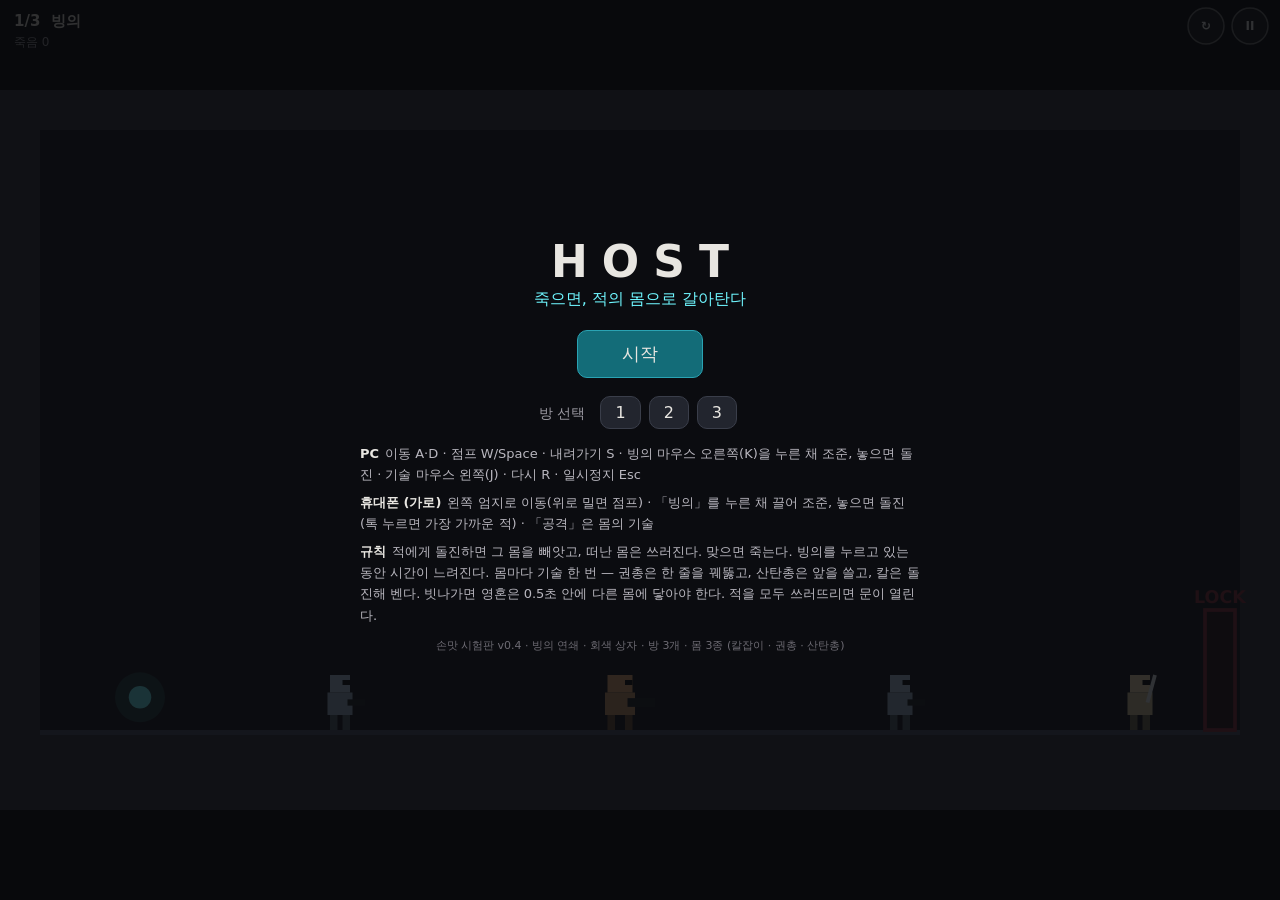
==== index.html @ 7b98033a "v0.4 possession chain Co-Authored-By: Claude Opus 5.5 <noreply@anthropic.com>" ====
<!doctype html>
<html lang="ko">
  <head>
    <meta charset="utf-8" />
    <meta name="viewport" content="width=device-width, initial-scale=1, maximum-scale=1, user-scalable=no, viewport-fit=cover" />
    <meta name="robots" content="noindex, nofollow" />
    <meta name="theme-color" content="#0b0c10" />
    <meta name="mobile-web-app-capable" content="yes" />
    <meta name="apple-mobile-web-app-capable" content="yes" />
    <meta name="apple-mobile-web-app-status-bar-style" content="black" />
    <title>HOST 손맛 시험판</title>
    <link rel="icon" href="data:image/svg+xml,%3Csvg xmlns='http://www.w3.org/2000/svg' viewBox='0 0 32 32'%3E%3Crect width='32' height='32' rx='6' fill='%230b0c10'/%3E%3Ccircle cx='16' cy='16' r='7' fill='%236ff7ff'/%3E%3C/svg%3E" />
    <style>
      :root {
        --sal: env(safe-area-inset-left, 0px);
        --sar: env(safe-area-inset-right, 0px);
      }
      html, body {
        margin: 0;
        height: 100%;
        background: #0b0c10;
        color: #e8e6e1;
        overflow: hidden;
        overscroll-behavior: none;
        font-family: "Apple SD Gothic Neo", "Malgun Gothic", "Noto Sans KR", system-ui, sans-serif;
        -webkit-user-select: none;
        user-select: none;
        -webkit-touch-callout: none;
        -webkit-tap-highlight-color: transparent;
        touch-action: none;
      }
      canvas { position: fixed; inset: 0; display: block; touch-action: none; }
      .overlay {
        position: fixed; inset: 0; z-index: 10;
        display: none; align-items: center; justify-content: center;
        background: rgba(8, 9, 12, 0.82);
        padding: env(safe-area-inset-top) env(safe-area-inset-right) env(safe-area-inset-bottom) env(safe-area-inset-left);
        touch-action: manipulation;
      }
      .overlay.show { display: flex; }
      .panel { max-width: min(560px, 92vw); max-height: 94vh; overflow: auto; text-align: center; padding: 12px 20px; }
      h1 { font-size: 44px; letter-spacing: 0.32em; margin: 0 0 2px; padding-left: 0.32em; font-weight: 800; }
      h2 { margin: 0 0 12px; font-size: 24px; }
      .tag { margin: 0 0 16px; color: #6ff7ff; font-size: 16px; }
      button {
        font: inherit; color: #e8e6e1; background: #22252e; border: 1px solid #3a3e4a;
        border-radius: 10px; padding: 9px 18px; margin: 4px; cursor: pointer; touch-action: manipulation;
      }
      button:hover { border-color: #6ff7ff; }
      button.primary { background: #136c78; border-color: #2aa3b3; font-size: 18px; padding: 11px 44px; }
      .rooms { margin: 10px 0 4px; }
      .rooms span { color: #9a98a0; margin-right: 6px; font-size: 14px; }
      .rooms button { padding: 6px 14px; }
      .help { font-size: 13px; color: #b9b7bf; line-height: 1.65; margin-top: 10px; text-align: left; display: grid; gap: 6px; }
      .help b { color: #e8e6e1; margin-right: 6px; }
      .ver { font-size: 11px; color: #6d6b73; margin-top: 12px; }
      .q { text-align: left; line-height: 1.8; }
      .small { font-size: 13px; color: #9a98a0; }
      #rotate { z-index: 20; }
      #pause button { display: block; width: 220px; margin: 8px auto; }
    </style>
    <script type="module" crossorigin src="./assets/index-BewYy9P_.js"></script>
  </head>
  <body>
    <canvas id="game"></canvas>

    <div id="title" class="overlay show">
      <div class="panel">
        <h1>HOST</h1>
        <p class="tag">죽으면, 적의 몸으로 갈아탄다</p>
        <button id="btn-start" class="primary">시작</button>
        <div class="rooms">
          <span>방 선택</span>
          <button data-room="0">1</button><button data-room="1">2</button><button data-room="2">3</button>
        </div>
        <div class="help">
          <div><b>PC</b>이동 A·D · 점프 W/Space · 내려가기 S · 빙의 마우스 오른쪽(K)을 누른 채 조준, 놓으면 돌진 · 기술 마우스 왼쪽(J) · 다시 R · 일시정지 Esc</div>
          <div><b>휴대폰 (가로)</b>왼쪽 엄지로 이동(위로 밀면 점프) · 「빙의」를 누른 채 끌어 조준, 놓으면 돌진(톡 누르면 가장 가까운 적) · 「공격」은 몸의 기술</div>
          <div><b>규칙</b>적에게 돌진하면 그 몸을 빼앗고, 떠난 몸은 쓰러진다. 맞으면 죽는다. 빙의를 누르고 있는 동안 시간이 느려진다. 몸마다 기술 한 번 — 권총은 한 줄을 꿰뚫고, 산탄총은 앞을 쓸고, 칼은 돌진해 벤다. 빗나가면 영혼은 0.5초 안에 다른 몸에 닿아야 한다. 적을 모두 쓰러뜨리면 문이 열린다.</div>
        </div>
        <p class="ver">손맛 시험판 v0.4 · 빙의 연쇄 · 회색 상자 · 방 3개 · 몸 3종 (칼잡이 · 권총 · 산탄총)</p>
      </div>
    </div>

    <div id="pause" class="overlay">
      <div class="panel">
        <h2>일시정지</h2>
        <button id="btn-resume" class="primary">계속</button>
        <button id="btn-restart-room">이 방 다시</button>
        <button id="btn-title">처음 화면</button>
      </div>
    </div>

    <div id="end" class="overlay">
      <div class="panel">
        <h2>시험판 끝</h2>
        <p id="end-stats"></p>
        <ol class="q">
          <li>카타나 제로 같은 손맛인가요?</li>
          <li>몸을 갈아타는 게 재밌나요?</li>
        </ol>
        <p class="small">두 질문의 답과 느낀 점을 총괄 세션에 알려 주세요.</p>
        <button id="btn-again" class="primary">다시 하기</button>
      </div>
    </div>

    <div id="rotate" class="overlay">
      <div class="panel">
        <h2>가로로 돌려 주세요</h2>
        <p class="small">이 시험판은 가로 화면에서 플레이합니다.</p>
      </div>
    </div>

  </body>
</html>
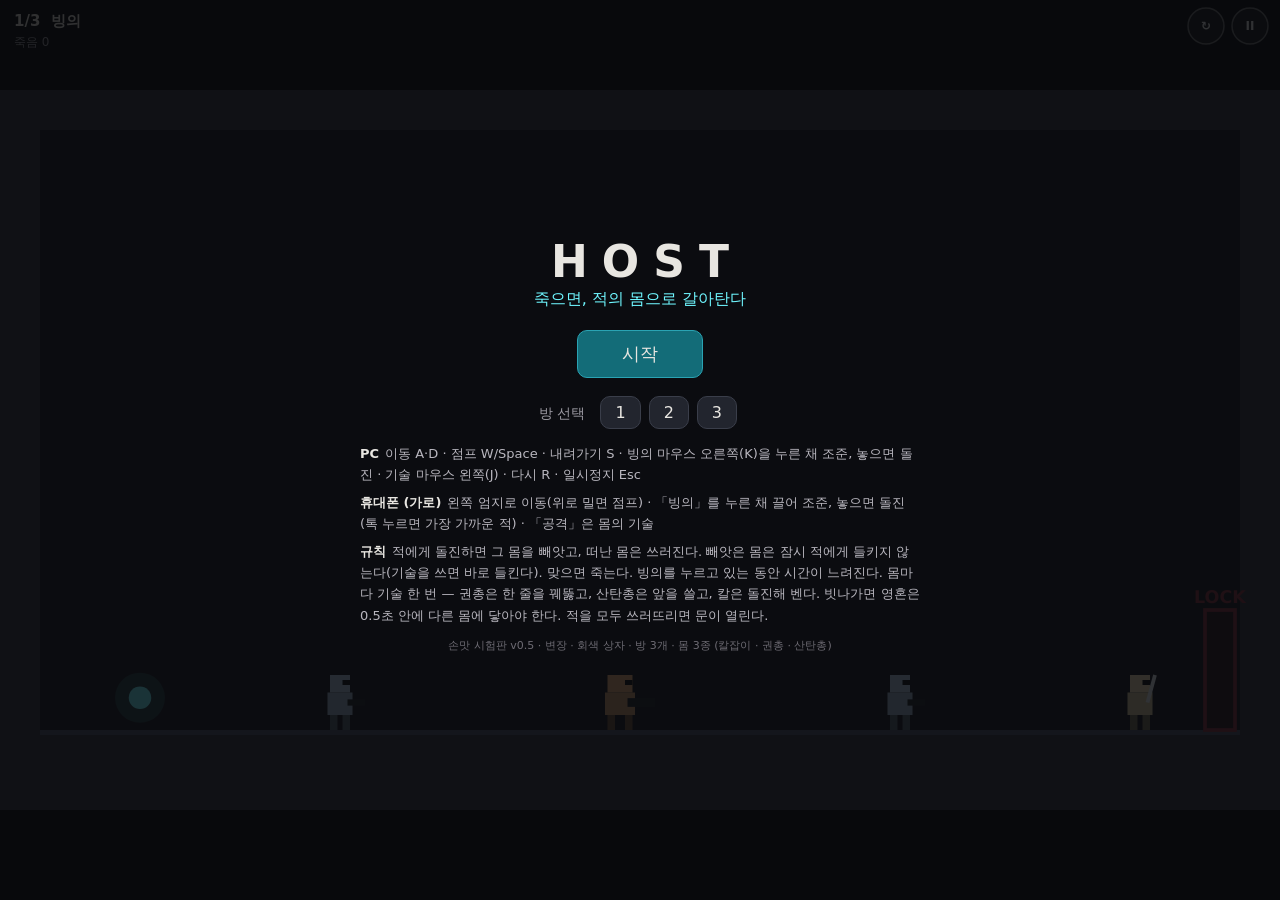
==== commit 8f4677b6: "v0.5 disguise + slower tempo Co-Authored-By: Claude Opus 5.5 <noreply@anthropic.com>" ====
--- a/index.html
+++ b/index.html
@@ -59,7 +59,7 @@
       #rotate { z-index: 20; }
       #pause button { display: block; width: 220px; margin: 8px auto; }
     </style>
-    <script type="module" crossorigin src="./assets/index-BewYy9P_.js"></script>
+    <script type="module" crossorigin src="./assets/index-BOQ7YWI9.js"></script>
   </head>
   <body>
     <canvas id="game"></canvas>
@@ -76,9 +76,9 @@
         <div class="help">
           <div><b>PC</b>이동 A·D · 점프 W/Space · 내려가기 S · 빙의 마우스 오른쪽(K)을 누른 채 조준, 놓으면 돌진 · 기술 마우스 왼쪽(J) · 다시 R · 일시정지 Esc</div>
           <div><b>휴대폰 (가로)</b>왼쪽 엄지로 이동(위로 밀면 점프) · 「빙의」를 누른 채 끌어 조준, 놓으면 돌진(톡 누르면 가장 가까운 적) · 「공격」은 몸의 기술</div>
-          <div><b>규칙</b>적에게 돌진하면 그 몸을 빼앗고, 떠난 몸은 쓰러진다. 맞으면 죽는다. 빙의를 누르고 있는 동안 시간이 느려진다. 몸마다 기술 한 번 — 권총은 한 줄을 꿰뚫고, 산탄총은 앞을 쓸고, 칼은 돌진해 벤다. 빗나가면 영혼은 0.5초 안에 다른 몸에 닿아야 한다. 적을 모두 쓰러뜨리면 문이 열린다.</div>
+          <div><b>규칙</b>적에게 돌진하면 그 몸을 빼앗고, 떠난 몸은 쓰러진다. 빼앗은 몸은 잠시 적에게 들키지 않는다(기술을 쓰면 바로 들킨다). 맞으면 죽는다. 빙의를 누르고 있는 동안 시간이 느려진다. 몸마다 기술 한 번 — 권총은 한 줄을 꿰뚫고, 산탄총은 앞을 쓸고, 칼은 돌진해 벤다. 빗나가면 영혼은 0.5초 안에 다른 몸에 닿아야 한다. 적을 모두 쓰러뜨리면 문이 열린다.</div>
         </div>
-        <p class="ver">손맛 시험판 v0.4 · 빙의 연쇄 · 회색 상자 · 방 3개 · 몸 3종 (칼잡이 · 권총 · 산탄총)</p>
+        <p class="ver">손맛 시험판 v0.5 · 변장 · 회색 상자 · 방 3개 · 몸 3종 (칼잡이 · 권총 · 산탄총)</p>
       </div>
     </div>
 
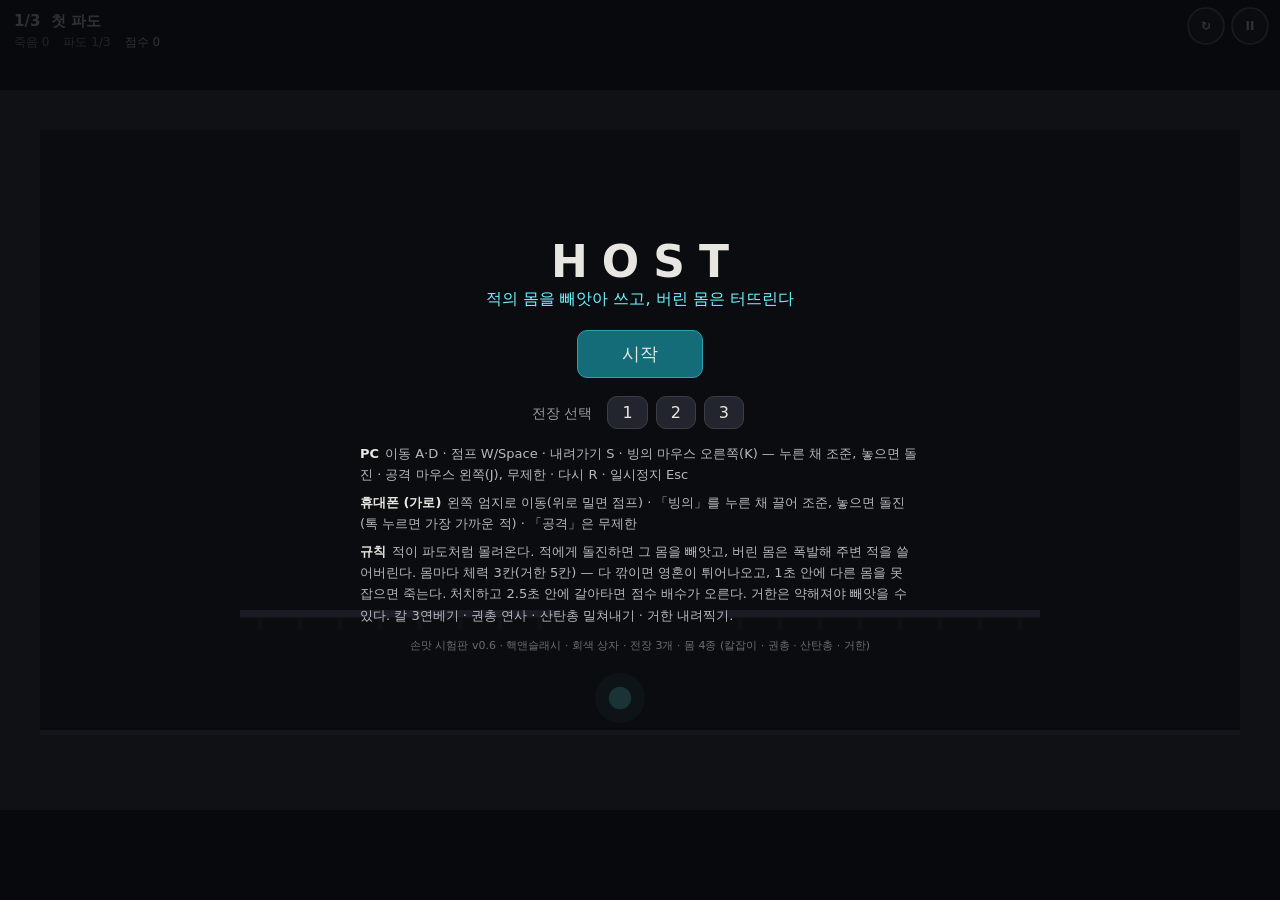
==== commit ea10f9d3: "v0.6 hack-and-slash Co-Authored-By: Claude Opus 5.5 <noreply@anthropic.com>" ====
--- a/index.html
+++ b/index.html
@@ -59,7 +59,7 @@
       #rotate { z-index: 20; }
       #pause button { display: block; width: 220px; margin: 8px auto; }
     </style>
-    <script type="module" crossorigin src="./assets/index-BOQ7YWI9.js"></script>
+    <script type="module" crossorigin src="./assets/index-E7-0nCgd.js"></script>
   </head>
   <body>
     <canvas id="game"></canvas>
@@ -67,18 +67,18 @@
     <div id="title" class="overlay show">
       <div class="panel">
         <h1>HOST</h1>
-        <p class="tag">죽으면, 적의 몸으로 갈아탄다</p>
+        <p class="tag">적의 몸을 빼앗아 쓰고, 버린 몸은 터뜨린다</p>
         <button id="btn-start" class="primary">시작</button>
         <div class="rooms">
-          <span>방 선택</span>
+          <span>전장 선택</span>
           <button data-room="0">1</button><button data-room="1">2</button><button data-room="2">3</button>
         </div>
         <div class="help">
-          <div><b>PC</b>이동 A·D · 점프 W/Space · 내려가기 S · 빙의 마우스 오른쪽(K)을 누른 채 조준, 놓으면 돌진 · 기술 마우스 왼쪽(J) · 다시 R · 일시정지 Esc</div>
-          <div><b>휴대폰 (가로)</b>왼쪽 엄지로 이동(위로 밀면 점프) · 「빙의」를 누른 채 끌어 조준, 놓으면 돌진(톡 누르면 가장 가까운 적) · 「공격」은 몸의 기술</div>
-          <div><b>규칙</b>적에게 돌진하면 그 몸을 빼앗고, 떠난 몸은 쓰러진다. 빼앗은 몸은 잠시 적에게 들키지 않는다(기술을 쓰면 바로 들킨다). 맞으면 죽는다. 빙의를 누르고 있는 동안 시간이 느려진다. 몸마다 기술 한 번 — 권총은 한 줄을 꿰뚫고, 산탄총은 앞을 쓸고, 칼은 돌진해 벤다. 빗나가면 영혼은 0.5초 안에 다른 몸에 닿아야 한다. 적을 모두 쓰러뜨리면 문이 열린다.</div>
+          <div><b>PC</b>이동 A·D · 점프 W/Space · 내려가기 S · 빙의 마우스 오른쪽(K) — 누른 채 조준, 놓으면 돌진 · 공격 마우스 왼쪽(J), 무제한 · 다시 R · 일시정지 Esc</div>
+          <div><b>휴대폰 (가로)</b>왼쪽 엄지로 이동(위로 밀면 점프) · 「빙의」를 누른 채 끌어 조준, 놓으면 돌진(톡 누르면 가장 가까운 적) · 「공격」은 무제한</div>
+          <div><b>규칙</b>적이 파도처럼 몰려온다. 적에게 돌진하면 그 몸을 빼앗고, 버린 몸은 폭발해 주변 적을 쓸어버린다. 몸마다 체력 3칸(거한 5칸) — 다 깎이면 영혼이 튀어나오고, 1초 안에 다른 몸을 못 잡으면 죽는다. 처치하고 2.5초 안에 갈아타면 점수 배수가 오른다. 거한은 약해져야 빼앗을 수 있다. 칼 3연베기 · 권총 연사 · 산탄총 밀쳐내기 · 거한 내려찍기.</div>
         </div>
-        <p class="ver">손맛 시험판 v0.5 · 변장 · 회색 상자 · 방 3개 · 몸 3종 (칼잡이 · 권총 · 산탄총)</p>
+        <p class="ver">손맛 시험판 v0.6 · 핵앤슬래시 · 회색 상자 · 전장 3개 · 몸 4종 (칼잡이 · 권총 · 산탄총 · 거한)</p>
       </div>
     </div>
 
@@ -96,7 +96,7 @@
         <h2>시험판 끝</h2>
         <p id="end-stats"></p>
         <ol class="q">
-          <li>카타나 제로 같은 손맛인가요?</li>
+          <li>몰려오는 적을 쓸어버리는 맛이 있나요?</li>
           <li>몸을 갈아타는 게 재밌나요?</li>
         </ol>
         <p class="small">두 질문의 답과 느낀 점을 총괄 세션에 알려 주세요.</p>
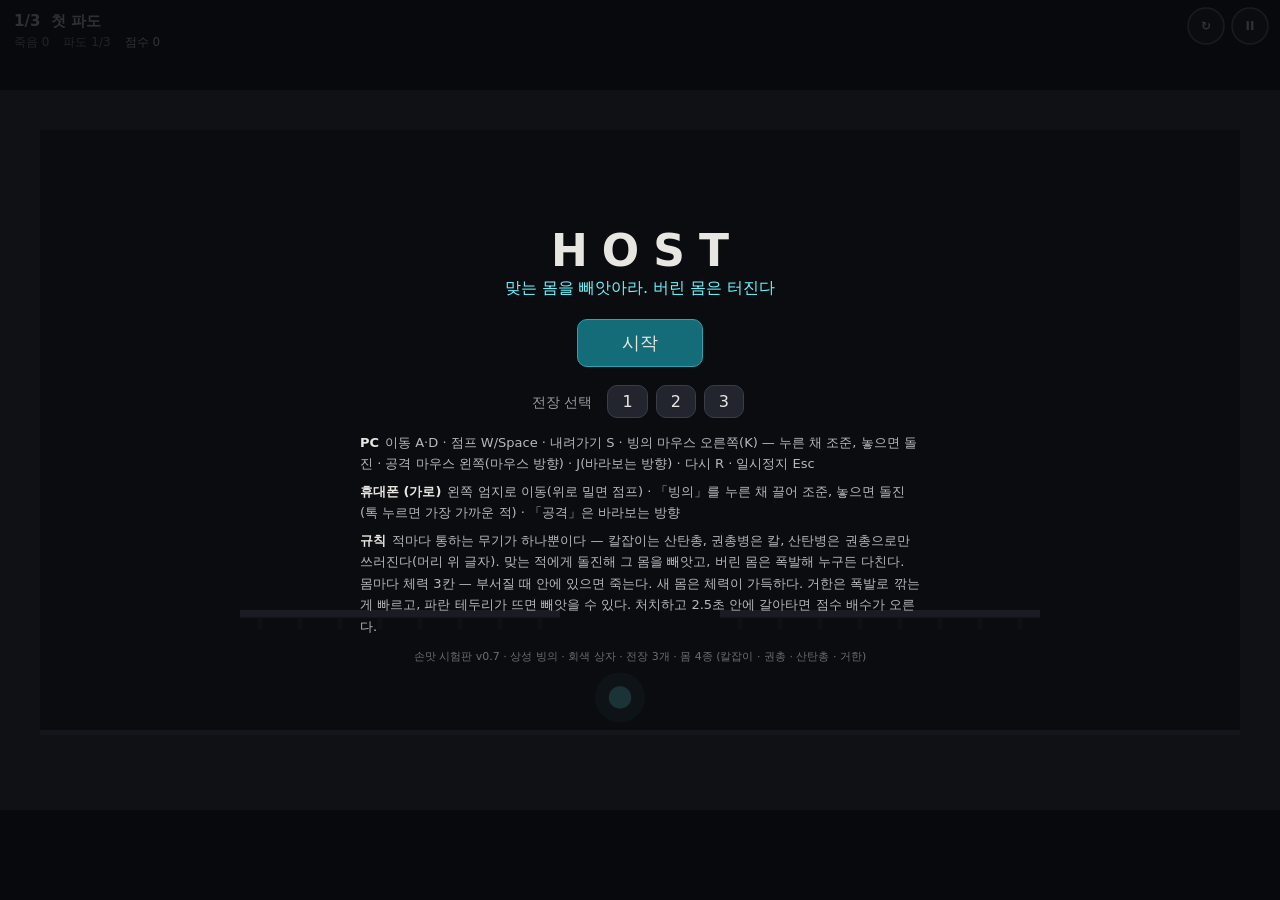
==== commit cf420149: "v0.7 counters Co-Authored-By: Claude Opus 5.5 <noreply@anthropic.com>" ====
--- a/index.html
+++ b/index.html
@@ -59,7 +59,7 @@
       #rotate { z-index: 20; }
       #pause button { display: block; width: 220px; margin: 8px auto; }
     </style>
-    <script type="module" crossorigin src="./assets/index-E7-0nCgd.js"></script>
+    <script type="module" crossorigin src="./assets/index-CHPYXqGf.js"></script>
   </head>
   <body>
     <canvas id="game"></canvas>
@@ -67,18 +67,18 @@
     <div id="title" class="overlay show">
       <div class="panel">
         <h1>HOST</h1>
-        <p class="tag">적의 몸을 빼앗아 쓰고, 버린 몸은 터뜨린다</p>
+        <p class="tag">맞는 몸을 빼앗아라. 버린 몸은 터진다</p>
         <button id="btn-start" class="primary">시작</button>
         <div class="rooms">
           <span>전장 선택</span>
           <button data-room="0">1</button><button data-room="1">2</button><button data-room="2">3</button>
         </div>
         <div class="help">
-          <div><b>PC</b>이동 A·D · 점프 W/Space · 내려가기 S · 빙의 마우스 오른쪽(K) — 누른 채 조준, 놓으면 돌진 · 공격 마우스 왼쪽(J), 무제한 · 다시 R · 일시정지 Esc</div>
-          <div><b>휴대폰 (가로)</b>왼쪽 엄지로 이동(위로 밀면 점프) · 「빙의」를 누른 채 끌어 조준, 놓으면 돌진(톡 누르면 가장 가까운 적) · 「공격」은 무제한</div>
-          <div><b>규칙</b>적이 파도처럼 몰려온다. 적에게 돌진하면 그 몸을 빼앗고, 버린 몸은 폭발해 주변 적을 쓸어버린다. 몸마다 체력 3칸(거한 5칸) — 다 깎이면 영혼이 튀어나오고, 1초 안에 다른 몸을 못 잡으면 죽는다. 처치하고 2.5초 안에 갈아타면 점수 배수가 오른다. 거한은 약해져야 빼앗을 수 있다. 칼 3연베기 · 권총 연사 · 산탄총 밀쳐내기 · 거한 내려찍기.</div>
+          <div><b>PC</b>이동 A·D · 점프 W/Space · 내려가기 S · 빙의 마우스 오른쪽(K) — 누른 채 조준, 놓으면 돌진 · 공격 마우스 왼쪽(마우스 방향) · J(바라보는 방향) · 다시 R · 일시정지 Esc</div>
+          <div><b>휴대폰 (가로)</b>왼쪽 엄지로 이동(위로 밀면 점프) · 「빙의」를 누른 채 끌어 조준, 놓으면 돌진(톡 누르면 가장 가까운 적) · 「공격」은 바라보는 방향</div>
+          <div><b>규칙</b>적마다 통하는 무기가 하나뿐이다 — 칼잡이는 산탄총, 권총병은 칼, 산탄병은 권총으로만 쓰러진다(머리 위 글자). 맞는 적에게 돌진해 그 몸을 빼앗고, 버린 몸은 폭발해 누구든 다친다. 몸마다 체력 3칸 — 부서질 때 안에 있으면 죽는다. 새 몸은 체력이 가득하다. 거한은 폭발로 깎는 게 빠르고, 파란 테두리가 뜨면 빼앗을 수 있다. 처치하고 2.5초 안에 갈아타면 점수 배수가 오른다.</div>
         </div>
-        <p class="ver">손맛 시험판 v0.6 · 핵앤슬래시 · 회색 상자 · 전장 3개 · 몸 4종 (칼잡이 · 권총 · 산탄총 · 거한)</p>
+        <p class="ver">손맛 시험판 v0.7 · 상성 빙의 · 회색 상자 · 전장 3개 · 몸 4종 (칼잡이 · 권총 · 산탄총 · 거한)</p>
       </div>
     </div>
 
@@ -96,7 +96,7 @@
         <h2>시험판 끝</h2>
         <p id="end-stats"></p>
         <ol class="q">
-          <li>몰려오는 적을 쓸어버리는 맛이 있나요?</li>
+          <li>누구 몸을 빼앗을지 고르는 재미가 있나요?</li>
           <li>몸을 갈아타는 게 재밌나요?</li>
         </ol>
         <p class="small">두 질문의 답과 느낀 점을 총괄 세션에 알려 주세요.</p>
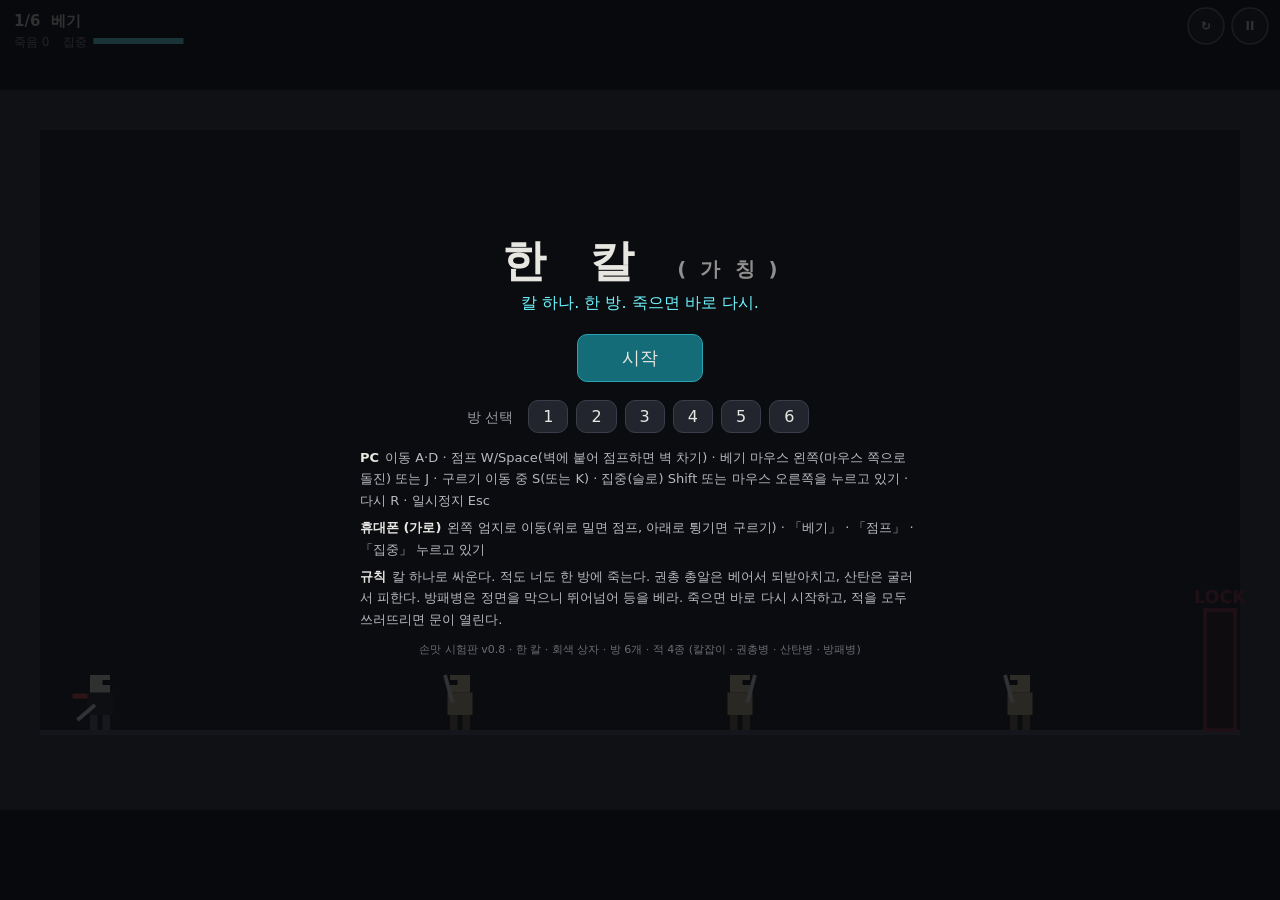
==== commit 63bb1b66: "v0.8 one-cut Co-Authored-By: Claude Opus 5.5 <noreply@anthropic.com>" ====
--- a/index.html
+++ b/index.html
@@ -59,26 +59,26 @@
       #rotate { z-index: 20; }
       #pause button { display: block; width: 220px; margin: 8px auto; }
     </style>
-    <script type="module" crossorigin src="./assets/index-CHPYXqGf.js"></script>
+    <script type="module" crossorigin src="./assets/index-CnH7y49S.js"></script>
   </head>
   <body>
     <canvas id="game"></canvas>
 
     <div id="title" class="overlay show">
       <div class="panel">
-        <h1>HOST</h1>
-        <p class="tag">맞는 몸을 빼앗아라. 버린 몸은 터진다</p>
+        <h1>한 칼 <small style="font-size:0.45em;opacity:0.6">(가칭)</small></h1>
+        <p class="tag">칼 하나. 한 방. 죽으면 바로 다시.</p>
         <button id="btn-start" class="primary">시작</button>
         <div class="rooms">
-          <span>전장 선택</span>
-          <button data-room="0">1</button><button data-room="1">2</button><button data-room="2">3</button>
+          <span>방 선택</span>
+          <button data-room="0">1</button><button data-room="1">2</button><button data-room="2">3</button><button data-room="3">4</button><button data-room="4">5</button><button data-room="5">6</button>
         </div>
         <div class="help">
-          <div><b>PC</b>이동 A·D · 점프 W/Space · 내려가기 S · 빙의 마우스 오른쪽(K) — 누른 채 조준, 놓으면 돌진 · 공격 마우스 왼쪽(마우스 방향) · J(바라보는 방향) · 다시 R · 일시정지 Esc</div>
-          <div><b>휴대폰 (가로)</b>왼쪽 엄지로 이동(위로 밀면 점프) · 「빙의」를 누른 채 끌어 조준, 놓으면 돌진(톡 누르면 가장 가까운 적) · 「공격」은 바라보는 방향</div>
-          <div><b>규칙</b>적마다 통하는 무기가 하나뿐이다 — 칼잡이는 산탄총, 권총병은 칼, 산탄병은 권총으로만 쓰러진다(머리 위 글자). 맞는 적에게 돌진해 그 몸을 빼앗고, 버린 몸은 폭발해 누구든 다친다. 몸마다 체력 3칸 — 부서질 때 안에 있으면 죽는다. 새 몸은 체력이 가득하다. 거한은 폭발로 깎는 게 빠르고, 파란 테두리가 뜨면 빼앗을 수 있다. 처치하고 2.5초 안에 갈아타면 점수 배수가 오른다.</div>
+          <div><b>PC</b>이동 A·D · 점프 W/Space(벽에 붙어 점프하면 벽 차기) · 베기 마우스 왼쪽(마우스 쪽으로 돌진) 또는 J · 구르기 이동 중 S(또는 K) · 집중(슬로) Shift 또는 마우스 오른쪽을 누르고 있기 · 다시 R · 일시정지 Esc</div>
+          <div><b>휴대폰 (가로)</b>왼쪽 엄지로 이동(위로 밀면 점프, 아래로 튕기면 구르기) · 「베기」 · 「점프」 · 「집중」 누르고 있기</div>
+          <div><b>규칙</b>칼 하나로 싸운다. 적도 너도 한 방에 죽는다. 권총 총알은 베어서 되받아치고, 산탄은 굴러서 피한다. 방패병은 정면을 막으니 뛰어넘어 등을 베라. 죽으면 바로 다시 시작하고, 적을 모두 쓰러뜨리면 문이 열린다.</div>
         </div>
-        <p class="ver">손맛 시험판 v0.7 · 상성 빙의 · 회색 상자 · 전장 3개 · 몸 4종 (칼잡이 · 권총 · 산탄총 · 거한)</p>
+        <p class="ver">손맛 시험판 v0.8 · 한 칼 · 회색 상자 · 방 6개 · 적 4종 (칼잡이 · 권총병 · 산탄병 · 방패병)</p>
       </div>
     </div>
 
@@ -96,8 +96,8 @@
         <h2>시험판 끝</h2>
         <p id="end-stats"></p>
         <ol class="q">
-          <li>누구 몸을 빼앗을지 고르는 재미가 있나요?</li>
-          <li>몸을 갈아타는 게 재밌나요?</li>
+          <li>베고, 받아치고, 구르는 손맛이 좋나요?</li>
+          <li>방마다 어떤 순서로 칠지 생각하게 되나요?</li>
         </ol>
         <p class="small">두 질문의 답과 느낀 점을 총괄 세션에 알려 주세요.</p>
         <button id="btn-again" class="primary">다시 하기</button>
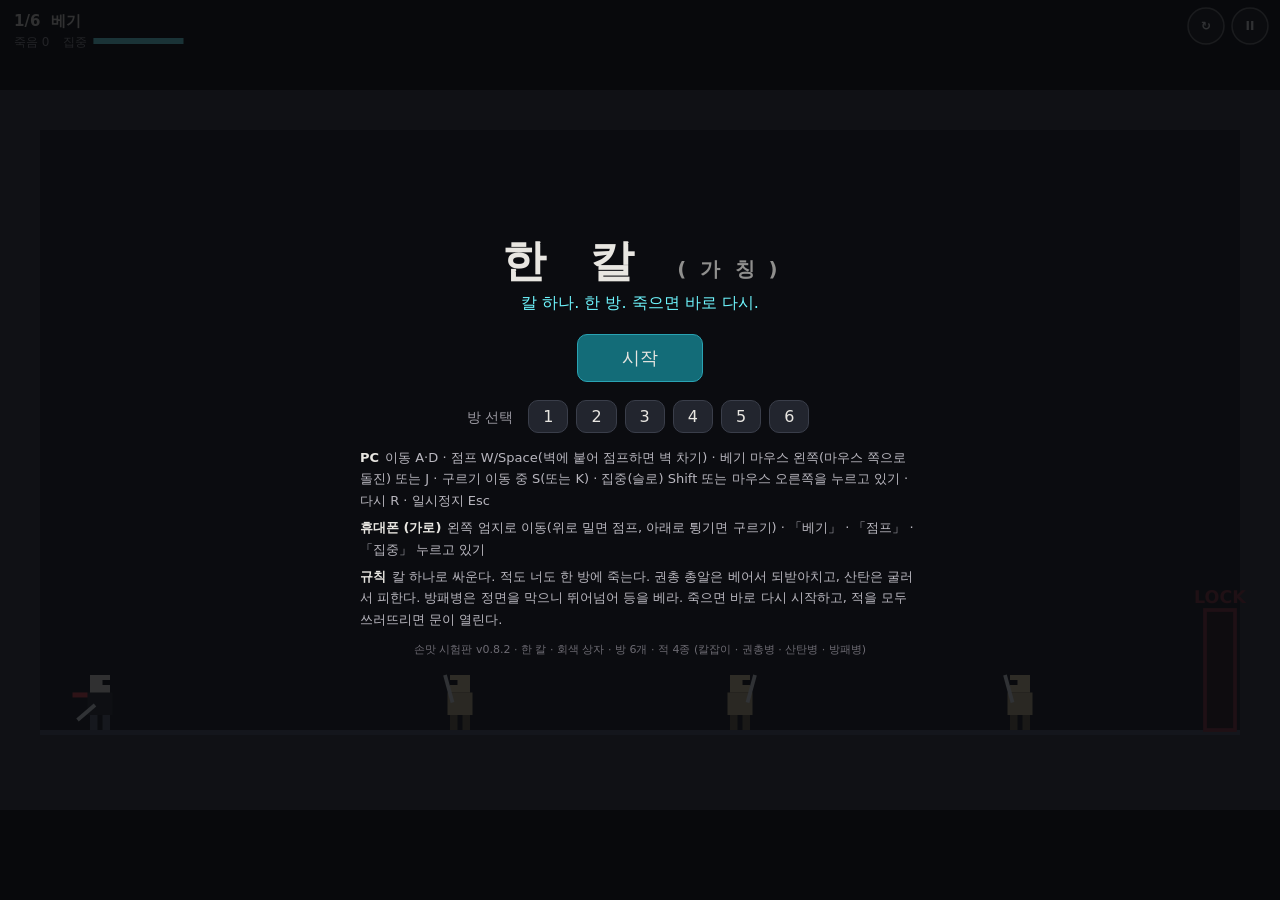
==== commit 39c73e24: "v0.8.2 hit feel Co-Authored-By: Claude Opus 5.5 <noreply@anthropic.com>" ====
--- a/index.html
+++ b/index.html
@@ -59,7 +59,7 @@
       #rotate { z-index: 20; }
       #pause button { display: block; width: 220px; margin: 8px auto; }
     </style>
-    <script type="module" crossorigin src="./assets/index-CnH7y49S.js"></script>
+    <script type="module" crossorigin src="./assets/index-SzsWF3w6.js"></script>
   </head>
   <body>
     <canvas id="game"></canvas>
@@ -78,7 +78,7 @@
           <div><b>휴대폰 (가로)</b>왼쪽 엄지로 이동(위로 밀면 점프, 아래로 튕기면 구르기) · 「베기」 · 「점프」 · 「집중」 누르고 있기</div>
           <div><b>규칙</b>칼 하나로 싸운다. 적도 너도 한 방에 죽는다. 권총 총알은 베어서 되받아치고, 산탄은 굴러서 피한다. 방패병은 정면을 막으니 뛰어넘어 등을 베라. 죽으면 바로 다시 시작하고, 적을 모두 쓰러뜨리면 문이 열린다.</div>
         </div>
-        <p class="ver">손맛 시험판 v0.8 · 한 칼 · 회색 상자 · 방 6개 · 적 4종 (칼잡이 · 권총병 · 산탄병 · 방패병)</p>
+        <p class="ver">손맛 시험판 v0.8.2 · 한 칼 · 회색 상자 · 방 6개 · 적 4종 (칼잡이 · 권총병 · 산탄병 · 방패병)</p>
       </div>
     </div>
 
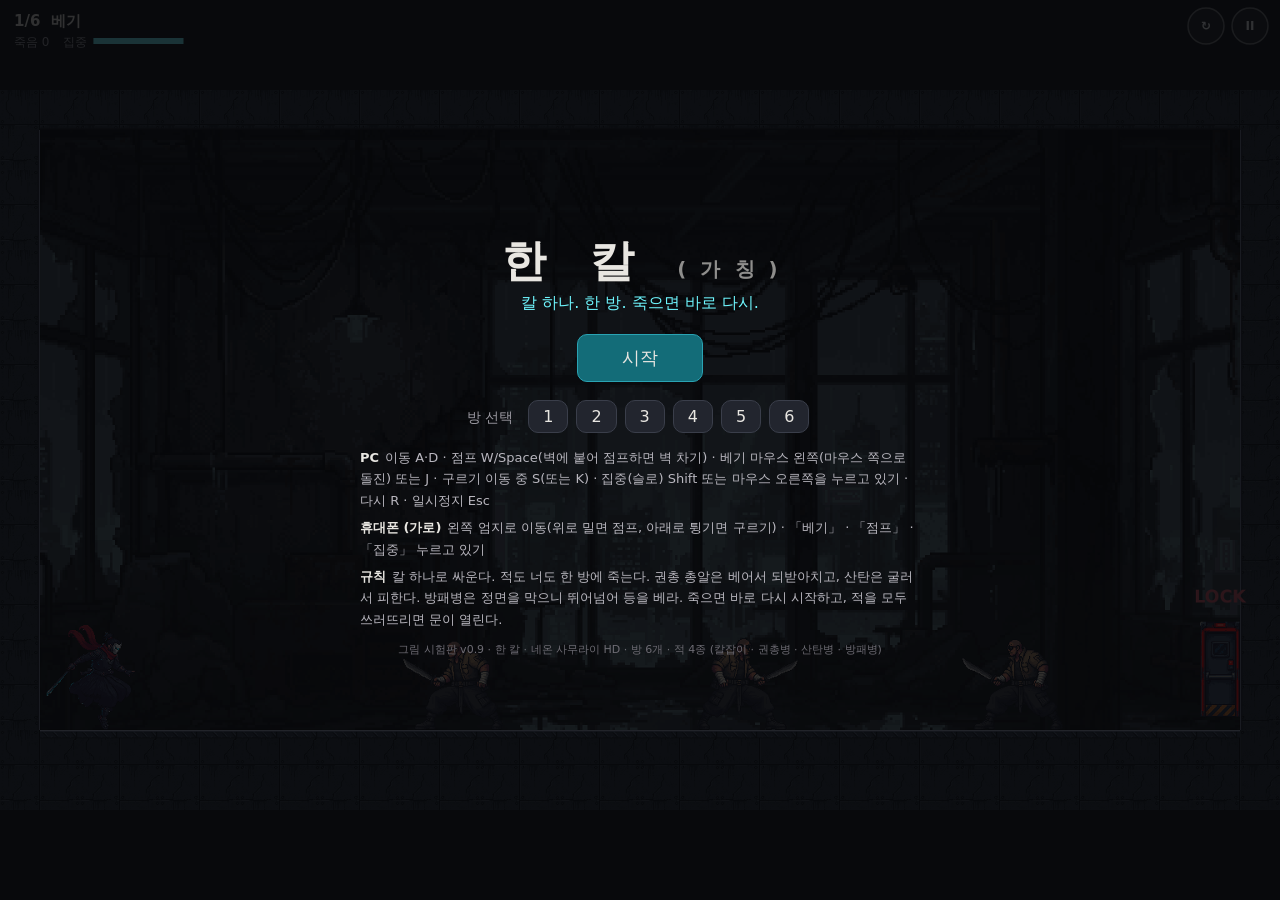
==== commit dbe7908d: "v0.9: HD neon samurai art Co-Authored-By: Claude Opus 5.5 <noreply@anthropic.com>" ====
--- a/index.html
+++ b/index.html
@@ -59,7 +59,7 @@
       #rotate { z-index: 20; }
       #pause button { display: block; width: 220px; margin: 8px auto; }
     </style>
-    <script type="module" crossorigin src="./assets/index-SzsWF3w6.js"></script>
+    <script type="module" crossorigin src="./assets/index-BLTE6CdC.js"></script>
   </head>
   <body>
     <canvas id="game"></canvas>
@@ -78,7 +78,7 @@
           <div><b>휴대폰 (가로)</b>왼쪽 엄지로 이동(위로 밀면 점프, 아래로 튕기면 구르기) · 「베기」 · 「점프」 · 「집중」 누르고 있기</div>
           <div><b>규칙</b>칼 하나로 싸운다. 적도 너도 한 방에 죽는다. 권총 총알은 베어서 되받아치고, 산탄은 굴러서 피한다. 방패병은 정면을 막으니 뛰어넘어 등을 베라. 죽으면 바로 다시 시작하고, 적을 모두 쓰러뜨리면 문이 열린다.</div>
         </div>
-        <p class="ver">손맛 시험판 v0.8.2 · 한 칼 · 회색 상자 · 방 6개 · 적 4종 (칼잡이 · 권총병 · 산탄병 · 방패병)</p>
+        <p class="ver">그림 시험판 v0.9 · 한 칼 · 네온 사무라이 HD · 방 6개 · 적 4종 (칼잡이 · 권총병 · 산탄병 · 방패병)</p>
       </div>
     </div>
 
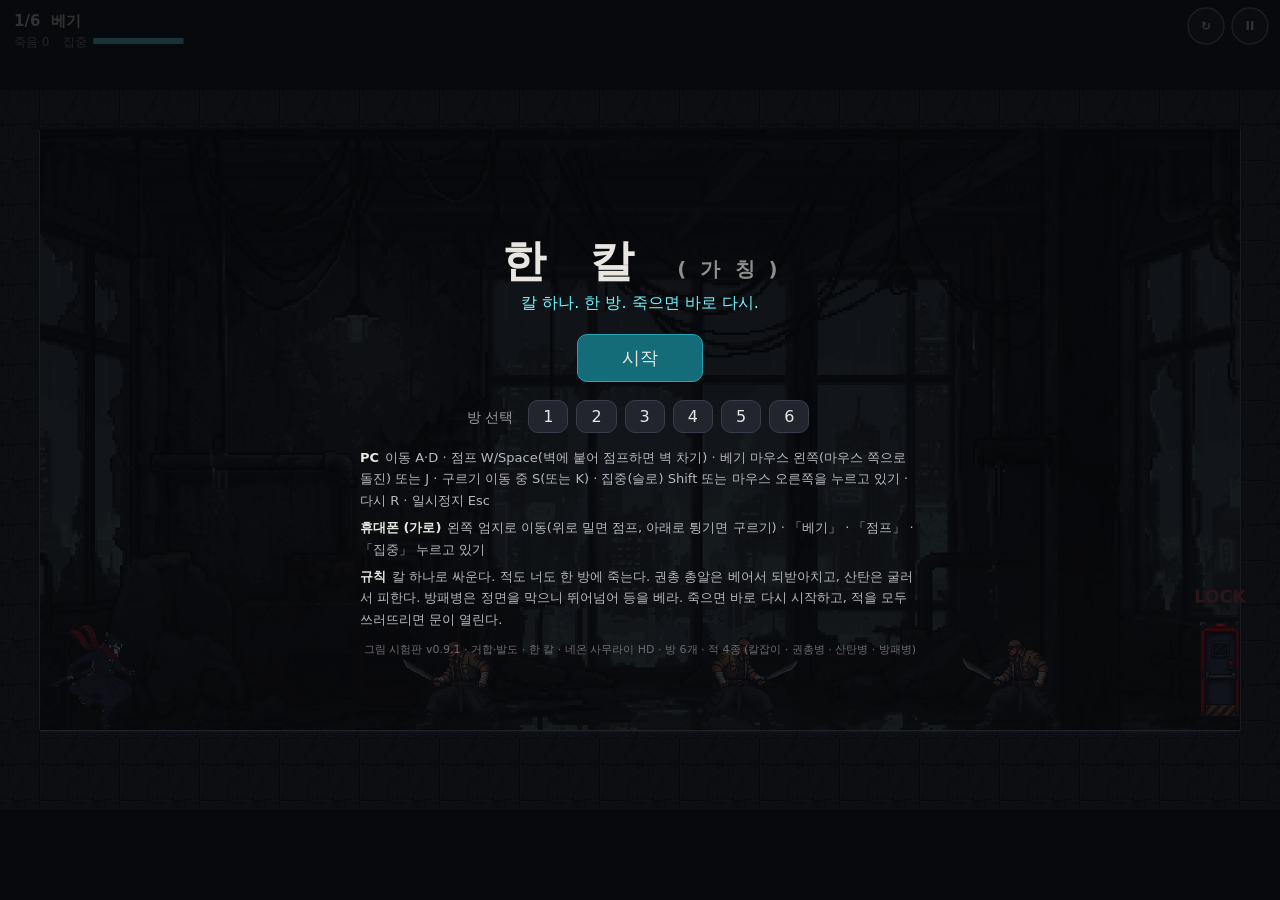
==== commit ada468c5: "v0.9.1: iai stance and draw slash Co-Authored-By: Claude Opus 5.5 <noreply@anthropic.com>" ====
--- a/index.html
+++ b/index.html
@@ -59,7 +59,7 @@
       #rotate { z-index: 20; }
       #pause button { display: block; width: 220px; margin: 8px auto; }
     </style>
-    <script type="module" crossorigin src="./assets/index-BLTE6CdC.js"></script>
+    <script type="module" crossorigin src="./assets/index-BSqcbb30.js"></script>
   </head>
   <body>
     <canvas id="game"></canvas>
@@ -78,7 +78,7 @@
           <div><b>휴대폰 (가로)</b>왼쪽 엄지로 이동(위로 밀면 점프, 아래로 튕기면 구르기) · 「베기」 · 「점프」 · 「집중」 누르고 있기</div>
           <div><b>규칙</b>칼 하나로 싸운다. 적도 너도 한 방에 죽는다. 권총 총알은 베어서 되받아치고, 산탄은 굴러서 피한다. 방패병은 정면을 막으니 뛰어넘어 등을 베라. 죽으면 바로 다시 시작하고, 적을 모두 쓰러뜨리면 문이 열린다.</div>
         </div>
-        <p class="ver">그림 시험판 v0.9 · 한 칼 · 네온 사무라이 HD · 방 6개 · 적 4종 (칼잡이 · 권총병 · 산탄병 · 방패병)</p>
+        <p class="ver">그림 시험판 v0.9.1 · 거합·발도 · 한 칼 · 네온 사무라이 HD · 방 6개 · 적 4종 (칼잡이 · 권총병 · 산탄병 · 방패병)</p>
       </div>
     </div>
 
